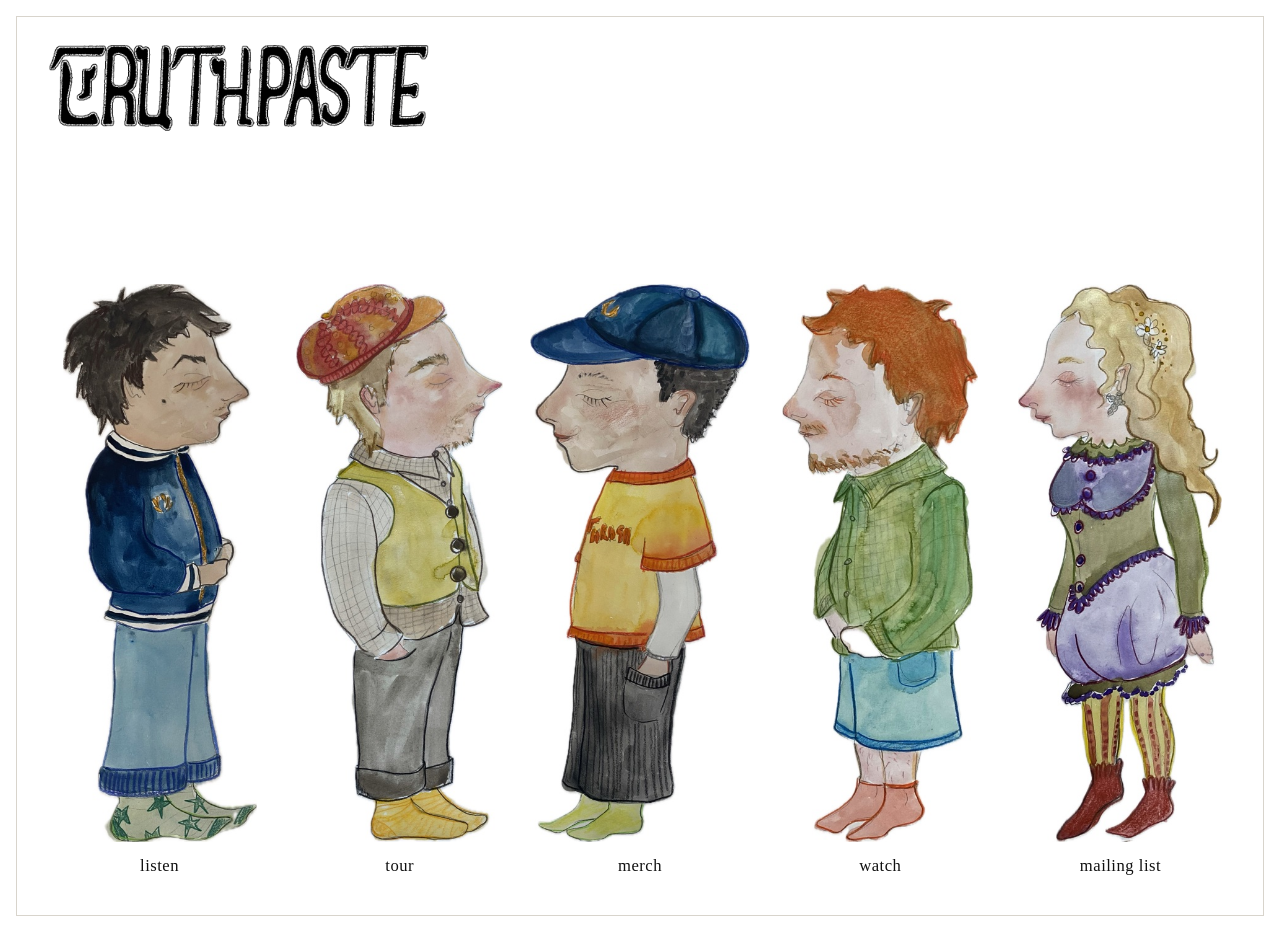
==== index.html @ a8d302ed "Initial commit: implemented basic layout and hyperlink functionality" ====
<!DOCTYPE html>
<html lang="en">
<head>
  <meta charset="UTF-8">
  <meta name="viewport" content="width=device-width, initial-scale=1.0">
  <meta name="description" content="Truthpaste — official website. Listen, tour, merch, watch, mailing list.">
  <title>Truthpaste</title>

  <!-- Stylesheet load order: base → layout → components -->
  <link rel="stylesheet" href="styles/base.css">
  <link rel="stylesheet" href="styles/layout.css">
  <link rel="stylesheet" href="styles/characters.css">
</head>
<body>

  <!--
    .site-wrapper: outermost container.
    Provides the framed grid structure (header + main).
    Future: add class js-site-loaded via JS for entry animations.
  -->
  <div class="site-wrapper">

    <header class="site-header" role="banner">
      <!--
        Logo links to root. 
        Future cursor hook: add class js-cursor-logo for custom pointer behaviour.
      -->
      <a href="" class="logo-link" aria-label="Truthpaste — Home">
        <img
          src="assets/images/logo.png"
          alt="Truthpaste"
          class="logo"
          width="480"
          height="auto"
          fetchpriority="high"
        >
      </a>
    </header>

    <main class="site-main" role="main">

      <!--
        Band navigation: each member is a full-bleed link (character + label).
        data-member: unique identifier for JS targeting (hover effects, animations).
        Order (L→R) mirrors the reference template: james, theo, claire, euan, fifth.
      -->
      <nav class="band-nav" aria-label="Site navigation">

        <a href="https://truthpaste.ffm.to/idontknoweither" class="band-member" data-member="james" aria-label="Listen to Truthpaste">
          <figure class="character-figure" aria-hidden="true">
            <img
              src="assets/images/james.jpeg"
              alt=""
              class="character-img"
              loading="eager"
              draggable="false"
            >
          </figure>
          <span class="nav-label">listen</span>
        </a>

        <a href="#tour" class="band-member" data-member="theo" aria-label="Tour dates">
          <figure class="character-figure" aria-hidden="true">
            <img
              src="assets/images/theo.jpeg"
              alt=""
              class="character-img"
              loading="eager"
              draggable="false"
            >
          </figure>
          <span class="nav-label">tour</span>
        </a>

        <a href="https://memorialsofdistinction.bandcamp.com/album/truthpaste-i-don-t-know-either-ep" class="band-member" data-member="claire" aria-label="Merchandise">
          <figure class="character-figure" aria-hidden="true">
            <img
              src="assets/images/claire.jpeg"
              alt=""
              class="character-img"
              loading="eager"
              draggable="false"
            >
          </figure>
          <span class="nav-label">merch</span>
        </a>

        <a href="https://www.youtube.com/watch?v=t2QnqLN2-BY" class="band-member" data-member="euan" aria-label="Watch Truthpaste videos">
          <figure class="character-figure" aria-hidden="true">
            <img
              src="assets/images/euan.jpeg"
              alt=""
              class="character-img"
              loading="eager"
              draggable="false"
            >
          </figure>
          <span class="nav-label">watch</span>
        </a>

        <a href="https://truthpaste-mailing-list.beehiiv.com/subscribe" class="band-member" data-member="fifth" aria-label="Join the mailing list">
          <figure class="character-figure" aria-hidden="true">
            <img
              src="assets/images/esme.jpeg"
              alt=""
              class="character-img"
              loading="eager"
              draggable="false"
            >
          </figure>
          <span class="nav-label">mailing list</span>
        </a>

      </nav>

    </main>
  </div>

  <!-- Deferred: only runs after parse, keeps initial render unblocked -->
  <script src="scripts/main.js" defer></script>

</body>
</html>
---- styles/base.css ----
/* =============================================================================
   base.css — Reset, Custom Properties, Typography
   Truthpaste | Phase 1
   ============================================================================= */


/* -----------------------------------------------------------------------------
   Custom Properties
   All design tokens live here. Edit here first.
   ----------------------------------------------------------------------------- */
   :root {
    /* Colour */
    --color-bg:        #ffffff;
    --color-text:      #111111;
    --color-border:    #d8d4cc;       /* subtle warm-grey frame */
  
    /* Typography */
    --font-display:    Georgia, 'Times New Roman', 'Times', serif;
    --font-nav:        Georgia, 'Times New Roman', 'Times', serif;
  
    /* Spacing scale (rem-based, 4pt grid) */
    --space-1:  0.25rem;   /*  4px */
    --space-2:  0.5rem;    /*  8px */
    --space-3:  0.75rem;   /* 12px */
    --space-4:  1rem;      /* 16px */
    --space-6:  1.5rem;    /* 24px */
    --space-8:  2rem;      /* 32px */
    --space-12: 3rem;      /* 48px */
    --space-16: 4rem;      /* 64px */
  
    /* Logo */
    --logo-width: clamp(240px, 30vw, 460px);
  
    /* Character figures */
    --character-height: clamp(300px, 62vh, 680px);
  
    /* Transitions */
    --ease-standard:   cubic-bezier(0.4, 0, 0.2, 1);
    --duration-fast:   120ms;
    --duration-base:   200ms;
    --duration-slow:   350ms;
  
    /* Nav label */
    --nav-font-size:   clamp(0.8rem, 1.3vw, 1.05rem);
    --nav-letter-spacing: 0.03em;
  }
  
  
  /* -----------------------------------------------------------------------------
     Reset
     Minimal, surgical — no full reset library needed.
     ----------------------------------------------------------------------------- */
  *, *::before, *::after {
    box-sizing: border-box;
    margin: 0;
    padding: 0;
  }
  
  html {
    font-size: 16px;
    /* Prepare for smooth future scroll behaviour */
    scroll-behavior: smooth;
    -webkit-text-size-adjust: 100%;
  }
  
  body {
    background-color: var(--color-bg);
    color: var(--color-text);
    font-family: var(--font-display);
    line-height: 1.5;
    cursor: url('../assets/images/jester-cursor.png') 8 8, auto;
    min-height: 100dvh;            /* dvh: respects mobile chrome */
    overflow-x: hidden;
    -webkit-font-smoothing: antialiased;
    -moz-osx-font-smoothing: grayscale;
  }
  
  /* Images never overflow their containers */
  img {
    display: block;
    max-width: 100%;
    height: auto;
  }
  
  /* Strip default link styles; restore explicitly where needed */
  a {
    color: inherit;
    text-decoration: none;
    cursor: url('../assets/images/jester-cursor.png') 8 8, pointer;
  }
  
  /* No bullet-list styles needed at site level */
  ul, ol {
    list-style: none;
  }
  
  /* figure has implicit margin in some browsers */
  figure {
    margin: 0;
  }
  
  
  /* -----------------------------------------------------------------------------
     Focus styles
     Keyboard accessibility — do not remove.
     ----------------------------------------------------------------------------- */
  :focus-visible {
    outline: 2px solid var(--color-text);
    outline-offset: 3px;
    border-radius: 1px;
  }

  /*
   * Touch devices ignore cursor UI, so skip custom cursor there.
   * Keeps desktop custom pointer while avoiding useless image loads on coarse pointers.
   */
  @media (pointer: coarse) {
    body,
    a {
      cursor: auto;
    }
  }
---- styles/layout.css ----
/* =============================================================================
   layout.css — Page Grid, Header, Main Region
   Truthpaste | Phase 1
   ============================================================================= */


/* -----------------------------------------------------------------------------
   Outer frame
   The template shows a thin, warm border enclosing the layout.
   This is the only "decoration" at the layout level; everything else is space.
   ----------------------------------------------------------------------------- */
   .site-wrapper {
    display: grid;
    grid-template-rows: auto 1fr;   /* header shrinks to content; main takes rest */
    min-height: 100dvh;
  
    /* Inset frame: creates the bordered-page feel from the reference */
    margin: var(--space-4);
    border: 1px solid var(--color-border);
  
    /* Breathing room inside the frame */
    padding: var(--space-6) var(--space-8) 0;
  
    /*
     * Future: for full-bleed cursor/background effects, move this wrapper
     * inside a parent that fills 100vw/100vh without the margin.
     */
  }
  
  
  /* -----------------------------------------------------------------------------
     Header — logo, top-left
     ----------------------------------------------------------------------------- */
  .site-header {
    /* Keeps logo left-anchored; flex gives room for future additions (e.g. social icons) */
    display: flex;
    align-items: flex-start;
    justify-content: flex-start;
  
    padding-bottom: var(--space-2);
  }
  
  .logo-link {
    display: inline-block;
    /* Future: add class .js-cursor-trigger for custom pointer on hover */
  }
  
  .logo {
    width: var(--logo-width);
    height: auto;
  
    /*
     * The supplied logo asset is white lettering on a black ground.
     * invert(1) converts it to black lettering on white — matching the reference.
     * When a transparent/dark variant is available, remove this filter entirely
     * and update the <img> src to point to that asset.
     */  
    /* Prevent the logo from dragging (cosmetic but polished) */
    user-select: none;
    -webkit-user-drag: none;
  }
  
  
  /* -----------------------------------------------------------------------------
     Main — character navigation region
     ----------------------------------------------------------------------------- */
  .site-main {
    /*
     * Aligns the band-nav to the bottom of the available space,
     * which pulls character feet to the page baseline — matching the template.
     */
    display: flex;
    align-items: flex-end;
  }
  
  
  /* =============================================================================
     Responsive adjustments
     The site is primarily a desktop landing page in Phase 1.
     Mobile breakpoints are minimal — structure holds; characters stack.
     ============================================================================= */
  
  @media (max-width: 700px) {
    .site-wrapper {
      margin: var(--space-2);
      padding: var(--space-6) var(--space-4) 0;
    }
  }
---- styles/characters.css ----
/* =============================================================================
   characters.css — Band Member Figures, Navigation Labels, Hover States
   Truthpaste | Phase 1
   ============================================================================= */


/* -----------------------------------------------------------------------------
   Band navigation row
   Flex container: characters bottom-aligned so feet sit on the same baseline.
   ----------------------------------------------------------------------------- */
   .band-nav {
    display: flex;
    align-items: flex-end;             /* feet on a shared baseline */
    justify-content: space-between;    /* stable spacing across resize */
    width: 100%;
    gap: clamp(var(--space-2), 1.5vw, var(--space-6));
  }
  
  
  /* -----------------------------------------------------------------------------
     Band member link
     Each link wraps a character figure + nav label.
     This is the primary interactive affordance on the page.
     ----------------------------------------------------------------------------- */
  .band-member {
    /* Stack: character above, label below */
    display: flex;
    flex-direction: column;
    align-items: center;
    gap: var(--space-3);
  
    /* Remove default link underline; we manage it ourselves */
    text-decoration: none;
  
    /*
     * data-member attribute (james | theo | claire | euan | fifth)
     * is available on each anchor for targeted JS behaviour.
     * Future: .js-cursor-character class added here for member-specific cursors.
     */
    flex: 1 1 0;
    min-width: 0;
  }
  
  
  /* -----------------------------------------------------------------------------
     Character figure
     Wraps the illustration; bottom-aligns within the flex context.
     ----------------------------------------------------------------------------- */
  .character-figure {
    display: flex;
    align-items: flex-end;    /* ensures image sits at its own bottom edge */
    justify-content: center;
    width: 100%;
    flex-shrink: 1;
  }
  
  .character-img {
    height: auto;
    width: min(100%, 320px);
    max-height: var(--character-height);
    object-fit: contain;
  
    /* Prevent browser selection on click-drag */
    user-select: none;
    -webkit-user-drag: none;
  
    /* --- Hover transition ---------------------------------------------------- */
    /*
     * Opacity shift: subtle enough not to distract, clear enough to confirm target.
     * Phase 2: swap opacity for a transform (translateY, scale) here.
     * Phase 2: add will-change: transform when animations land.
     */
    transition:
      opacity var(--duration-base) var(--ease-standard);
  }
  
  .band-member:hover .character-img,
  .band-member:focus-visible .character-img {
    opacity: 0.82;
  }
  
  
  /* -----------------------------------------------------------------------------
     Navigation label
     Sits below the character. Clean, lightweight, lowercase serif.
     ----------------------------------------------------------------------------- */
  .nav-label {
    font-family: var(--font-nav);
    font-size: var(--nav-font-size);
    font-weight: 400;
    letter-spacing: var(--nav-letter-spacing);
    color: var(--color-text);
  
    /* Padding-bottom makes room for the pseudo-underline without layout shift */
    padding-bottom: var(--space-1);
  
    /* Prevent long labels like "mailing list" from wrapping on narrow columns */
    white-space: nowrap;
  
    /*
     * Animated underline via ::after pseudo-element.
     * Grows left-to-right on hover.
     * Future: direction, colour, thickness can be member-specific via data-member selectors.
     */
    position: relative;
  }
  
  .nav-label::after {
    content: '';
    position: absolute;
    bottom: 0;
    left: 0;
  
    /* Width: 0 → 100% on hover */
    width: 0;
    height: 1px;
    background-color: var(--color-text);
  
    transition:
      width var(--duration-slow) var(--ease-standard);
  }
  
  .band-member:hover .nav-label::after,
  .band-member:focus-visible .nav-label::after {
    width: 100%;
  }
  
  
  /* -----------------------------------------------------------------------------
     Bottom padding
     Gives the nav-label breathing space from the frame border.
     Applied on the nav itself so it inherits the site-main's flex context cleanly.
     ----------------------------------------------------------------------------- */
  .band-nav {
    padding-bottom: var(--space-8);
  }
  
  
  /* =============================================================================
     Responsive
     On small screens, allow horizontal scroll on the character row.
     A proper stacked layout is a Phase 2 concern.
     ============================================================================= */
  
  @media (max-width: 1024px) {
    .band-nav {
      justify-content: center;
      flex-wrap: wrap;
      row-gap: var(--space-8);
    }

    .band-member {
      flex: 1 1 calc(33.333% - var(--space-6));
      max-width: 280px;
    }
  }

  @media (max-width: 700px) {
    .band-nav {
      justify-content: center;
      gap: var(--space-4);
      padding-bottom: var(--space-6);
    }

    .band-member {
      flex: 1 1 calc(50% - var(--space-4));
      max-width: 240px;
    }
 
    :root {
      --character-height: clamp(180px, 42vh, 320px);
    }
  }
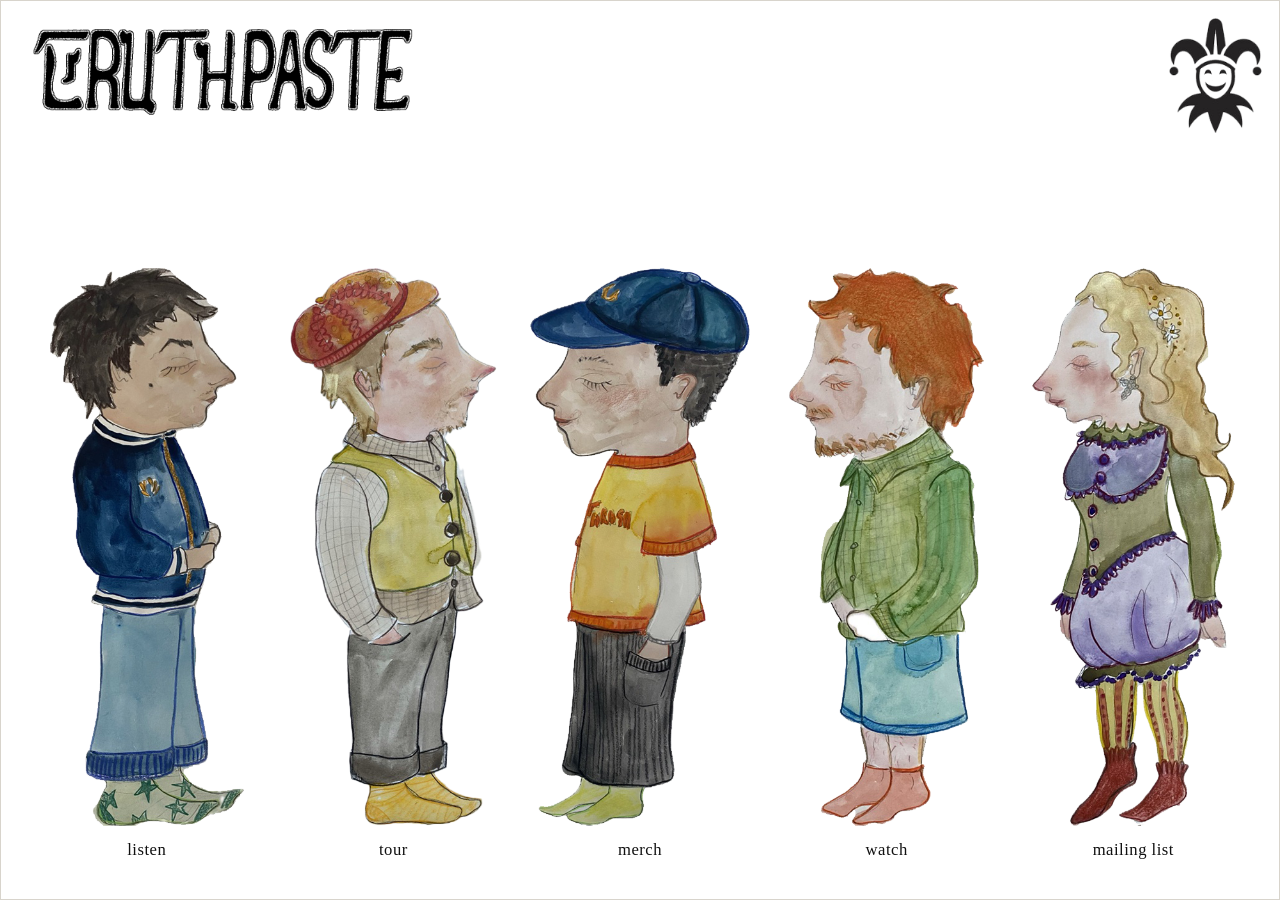
==== commit 7367d5a2: "Added all hyperlinks, added jester logo" ====
--- a/index.html
+++ b/index.html
@@ -35,6 +35,15 @@
           fetchpriority="high"
         >
       </a>
+      <img
+        src="assets/images/jester.png"
+        alt=""
+        class="logo-jester"
+        width="84"
+        height="84"
+        loading="eager"
+        draggable="false"
+      >
     </header>
 
     <main class="site-main" role="main">
@@ -49,7 +58,7 @@
         <a href="https://truthpaste.ffm.to/idontknoweither" class="band-member" data-member="james" aria-label="Listen to Truthpaste">
           <figure class="character-figure" aria-hidden="true">
             <img
-              src="assets/images/james.jpeg"
+              src="assets/images/james.png"
               alt=""
               class="character-img"
               loading="eager"
@@ -59,10 +68,10 @@
           <span class="nav-label">listen</span>
         </a>
 
-        <a href="#tour" class="band-member" data-member="theo" aria-label="Tour dates">
+        <a href="https://www.songkick.com/artists/10389020-truthpaste/calendar" class="band-member" data-member="theo" aria-label="Tour dates">
           <figure class="character-figure" aria-hidden="true">
             <img
-              src="assets/images/theo.jpeg"
+              src="assets/images/theo.png"
               alt=""
               class="character-img"
               loading="eager"
@@ -75,7 +84,7 @@
         <a href="https://memorialsofdistinction.bandcamp.com/album/truthpaste-i-don-t-know-either-ep" class="band-member" data-member="claire" aria-label="Merchandise">
           <figure class="character-figure" aria-hidden="true">
             <img
-              src="assets/images/claire.jpeg"
+              src="assets/images/claire.png"
               alt=""
               class="character-img"
               loading="eager"
@@ -88,7 +97,7 @@
         <a href="https://www.youtube.com/watch?v=t2QnqLN2-BY" class="band-member" data-member="euan" aria-label="Watch Truthpaste videos">
           <figure class="character-figure" aria-hidden="true">
             <img
-              src="assets/images/euan.jpeg"
+              src="assets/images/euan.png"
               alt=""
               class="character-img"
               loading="eager"
@@ -101,7 +110,7 @@
         <a href="https://truthpaste-mailing-list.beehiiv.com/subscribe" class="band-member" data-member="fifth" aria-label="Join the mailing list">
           <figure class="character-figure" aria-hidden="true">
             <img
-              src="assets/images/esme.jpeg"
+              src="assets/images/esme.png"
               alt=""
               class="character-img"
               loading="eager"
--- a/styles/layout.css
+++ b/styles/layout.css
@@ -14,8 +14,8 @@
     grid-template-rows: auto 1fr;   /* header shrinks to content; main takes rest */
     min-height: 100dvh;
   
-    /* Inset frame: creates the bordered-page feel from the reference */
-    margin: var(--space-4);
+    /* Full-bleed frame: border sits on viewport edges */
+    margin: 0;
     border: 1px solid var(--color-border);
   
     /* Breathing room inside the frame */
@@ -45,6 +45,14 @@
     /* Future: add class .js-cursor-trigger for custom pointer on hover */
   }
   
+  .logo-jester {
+    position: absolute; right: var(--space-4); top: var(--space-4);
+    width: clamp(55px, 8vw, 100px);
+    height: auto;
+    user-select: none;
+    -webkit-user-drag: none;
+  }
+
   .logo {
     width: var(--logo-width);
     height: auto;
@@ -82,7 +90,7 @@
   
   @media (max-width: 700px) {
     .site-wrapper {
-      margin: var(--space-2);
+      margin: 0;
       padding: var(--space-6) var(--space-4) 0;
     }
   }
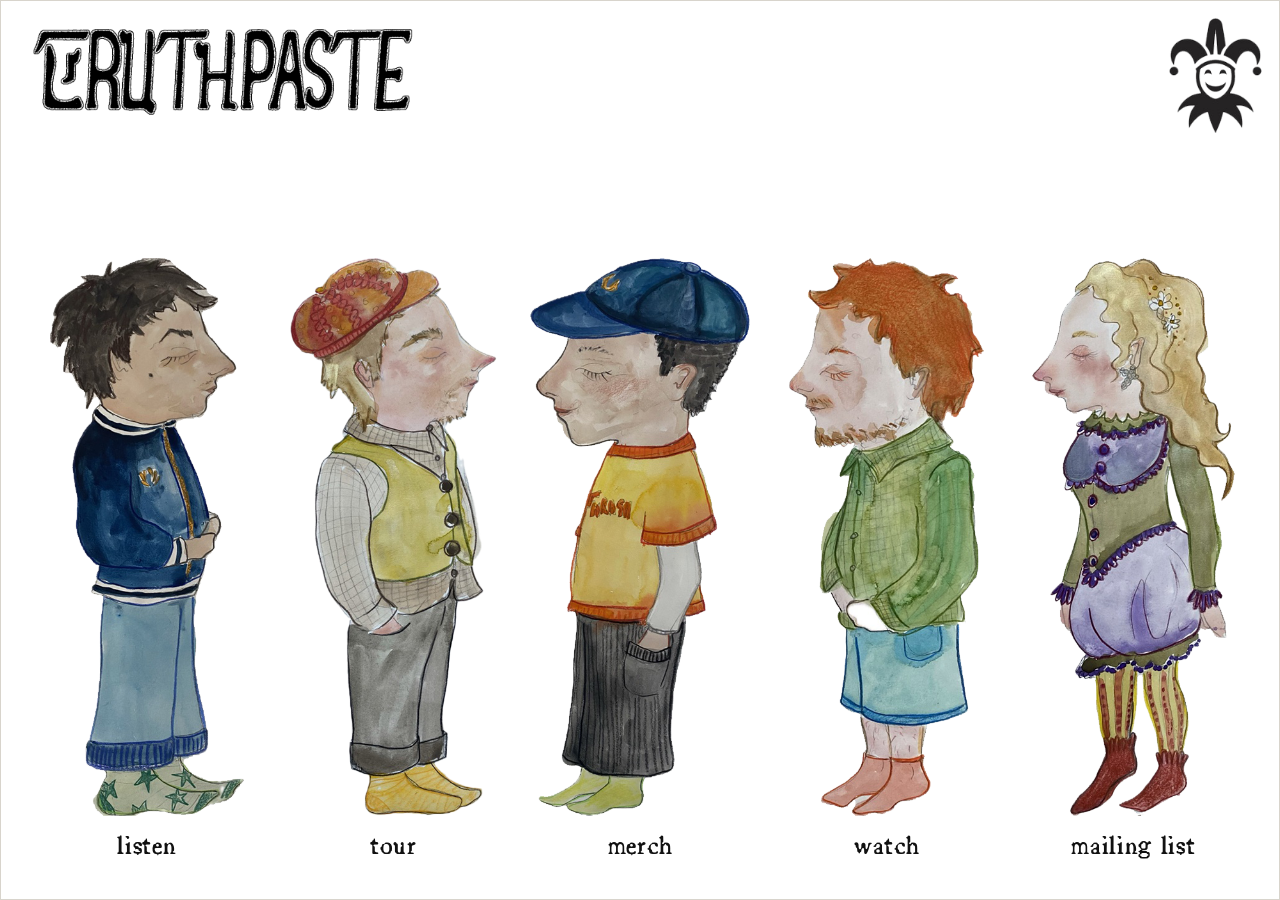
==== commit 9e741165: "Added index.html for secondary /tour page with songkick widget" ====
--- a/index.html
+++ b/index.html
@@ -68,7 +68,7 @@
           <span class="nav-label">listen</span>
         </a>
 
-        <a href="https://www.songkick.com/artists/10389020-truthpaste/calendar" class="band-member" data-member="theo" aria-label="Tour dates">
+        <a href="tour/index.html" class="band-member" data-member="theo" aria-label="Tour dates">
           <figure class="character-figure" aria-hidden="true">
             <img
               src="assets/images/theo.png"
--- a/styles/base.css
+++ b/styles/base.css
@@ -2,6 +2,14 @@
    base.css — Reset, Custom Properties, Typography
    Truthpaste | Phase 1
    ============================================================================= */
+
+@font-face {
+  font-family: 'WonderType';
+  src: url('../assets/fonts/WonderType-Regular.otf') format('opentype');
+  font-weight: 400;
+  font-style: normal;
+  font-display: swap;
+}
 
 
 /* -----------------------------------------------------------------------------
@@ -16,7 +24,7 @@
   
     /* Typography */
     --font-display:    Georgia, 'Times New Roman', 'Times', serif;
-    --font-nav:        Georgia, 'Times New Roman', 'Times', serif;
+    --font-nav:        'WonderType', Georgia, 'Times New Roman', 'Times', serif;
   
     /* Spacing scale (rem-based, 4pt grid) */
     --space-1:  0.25rem;   /*  4px */
@@ -41,7 +49,7 @@
     --duration-slow:   350ms;
   
     /* Nav label */
-    --nav-font-size:   clamp(0.8rem, 1.3vw, 1.05rem);
+    --nav-font-size:   clamp(1.45rem, 1.8vw, 1.45rem);
     --nav-letter-spacing: 0.03em;
   }
   
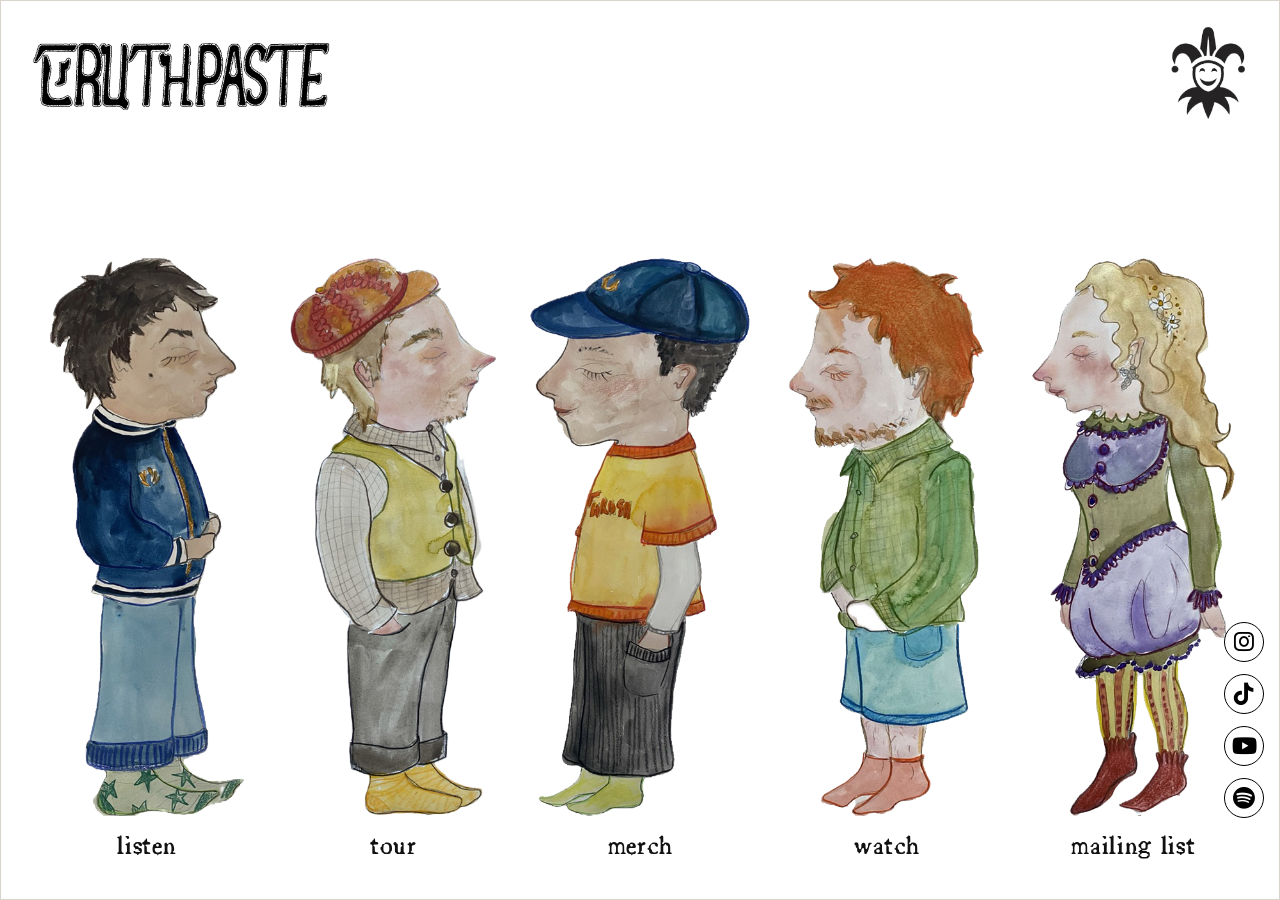
==== commit e188cb10: "Added social icons with links" ====
--- a/index.html
+++ b/index.html
@@ -10,6 +10,7 @@
   <link rel="stylesheet" href="styles/base.css">
   <link rel="stylesheet" href="styles/layout.css">
   <link rel="stylesheet" href="styles/characters.css">
+  <link rel="stylesheet" href="https://cdnjs.cloudflare.com/ajax/libs/font-awesome/6.5.2/css/all.min.css">
 </head>
 <body>
 
@@ -125,6 +126,21 @@
     </main>
   </div>
 
+  <aside class="social-links" aria-label="Truthpaste social media">
+    <a href="https://www.instagram.com/truthpa5te" class="social-link" aria-label="Instagram" target="_blank" rel="noopener noreferrer">
+      <i class="fa-brands fa-instagram" aria-hidden="true"></i>
+    </a>
+    <a href="https://www.tiktok.com/@truthpa5te" class="social-link" aria-label="TikTok" target="_blank" rel="noopener noreferrer">
+      <i class="fa-brands fa-tiktok" aria-hidden="true"></i>
+    </a>
+    <a href="https://www.youtube.com/@Truthpa5te" class="social-link" aria-label="YouTube" target="_blank" rel="noopener noreferrer">
+      <i class="fa-brands fa-youtube" aria-hidden="true"></i>
+    </a>
+    <a href="https://open.spotify.com/artist/1jX7jSANud3GSSMfs41KPs?si=TrGTXNKgTCeVXbcR6bNRUA" class="social-link" aria-label="Spotify" target="_blank" rel="noopener noreferrer">
+      <i class="fa-brands fa-spotify" aria-hidden="true"></i>
+    </a>
+  </aside>
+
   <!-- Deferred: only runs after parse, keeps initial render unblocked -->
   <script src="scripts/main.js" defer></script>
 
--- a/styles/base.css
+++ b/styles/base.css
@@ -36,8 +36,13 @@
     --space-12: 3rem;      /* 48px */
     --space-16: 4rem;      /* 64px */
   
-    /* Logo */
-    --logo-width: clamp(240px, 30vw, 460px);
+    /* Header + logos (shared across pages) */
+    --logo-width: clamp(180px, 30vw, 300px);
+    --logo-jester-width: clamp(50px, 8vw, 80px);
+    --logo-offset-y: 15px;
+    --header-align-items: flex-start;
+    --header-justify-content: space-between;
+    --header-gap: var(--space-4);
   
     /* Character figures */
     --character-height: clamp(300px, 62vh, 680px);
@@ -106,6 +111,40 @@
   figure {
     margin: 0;
   }
+
+  .social-links {
+    position: fixed;
+    right: var(--space-4);
+    top: 80%;
+    transform: translateY(-50%);
+    display: flex;
+    flex-direction: column;
+    gap: var(--space-3);
+    z-index: 30;
+  }
+
+  .social-link {
+    width: 2.5rem;
+    height: 2.5rem;
+    border-radius: 999px;
+    background-color: #ffffff;
+    color: #000000;
+    border: 1px solid #000000;
+    display: inline-flex;
+    align-items: center;
+    justify-content: center;
+    transition: transform var(--duration-base) var(--ease-standard);
+  }
+
+  .social-link:hover,
+  .social-link:focus-visible {
+    transform: translateY(-2px);
+  }
+
+  .social-link i {
+    font-size: 1.4rem;
+    line-height: 1;
+  }
   
   
   /* -----------------------------------------------------------------------------
@@ -127,4 +166,20 @@
     a {
       cursor: auto;
     }
+  }
+
+  @media (max-width: 700px) {
+    .social-links {
+      right: var(--space-2);
+      gap: var(--space-2);
+    }
+
+    .social-link {
+      width: 2.2rem;
+      height: 2.2rem;
+    }
+
+    .social-link i {
+      font-size: 1.2rem;
+    }
   }
--- a/styles/layout.css
+++ b/styles/layout.css
@@ -32,10 +32,11 @@
      Header — logo, top-left
      ----------------------------------------------------------------------------- */
   .site-header {
-    /* Keeps logo left-anchored; flex gives room for future additions (e.g. social icons) */
+    /* Logo left, jester right — matching the tour page balance */
     display: flex;
-    align-items: flex-start;
-    justify-content: flex-start;
+    align-items: var(--header-align-items);
+    justify-content: var(--header-justify-content);
+    gap: var(--header-gap);
   
     padding-bottom: var(--space-2);
   }
@@ -46,15 +47,16 @@
   }
   
   .logo-jester {
-    position: absolute; right: var(--space-4); top: var(--space-4);
-    width: clamp(55px, 8vw, 100px);
+    width: var(--logo-jester-width);
     height: auto;
     user-select: none;
     -webkit-user-drag: none;
+    flex-shrink: 0;
   }
 
   .logo {
     width: var(--logo-width);
+    margin-top: var(--logo-offset-y);
     height: auto;
   
     /*
